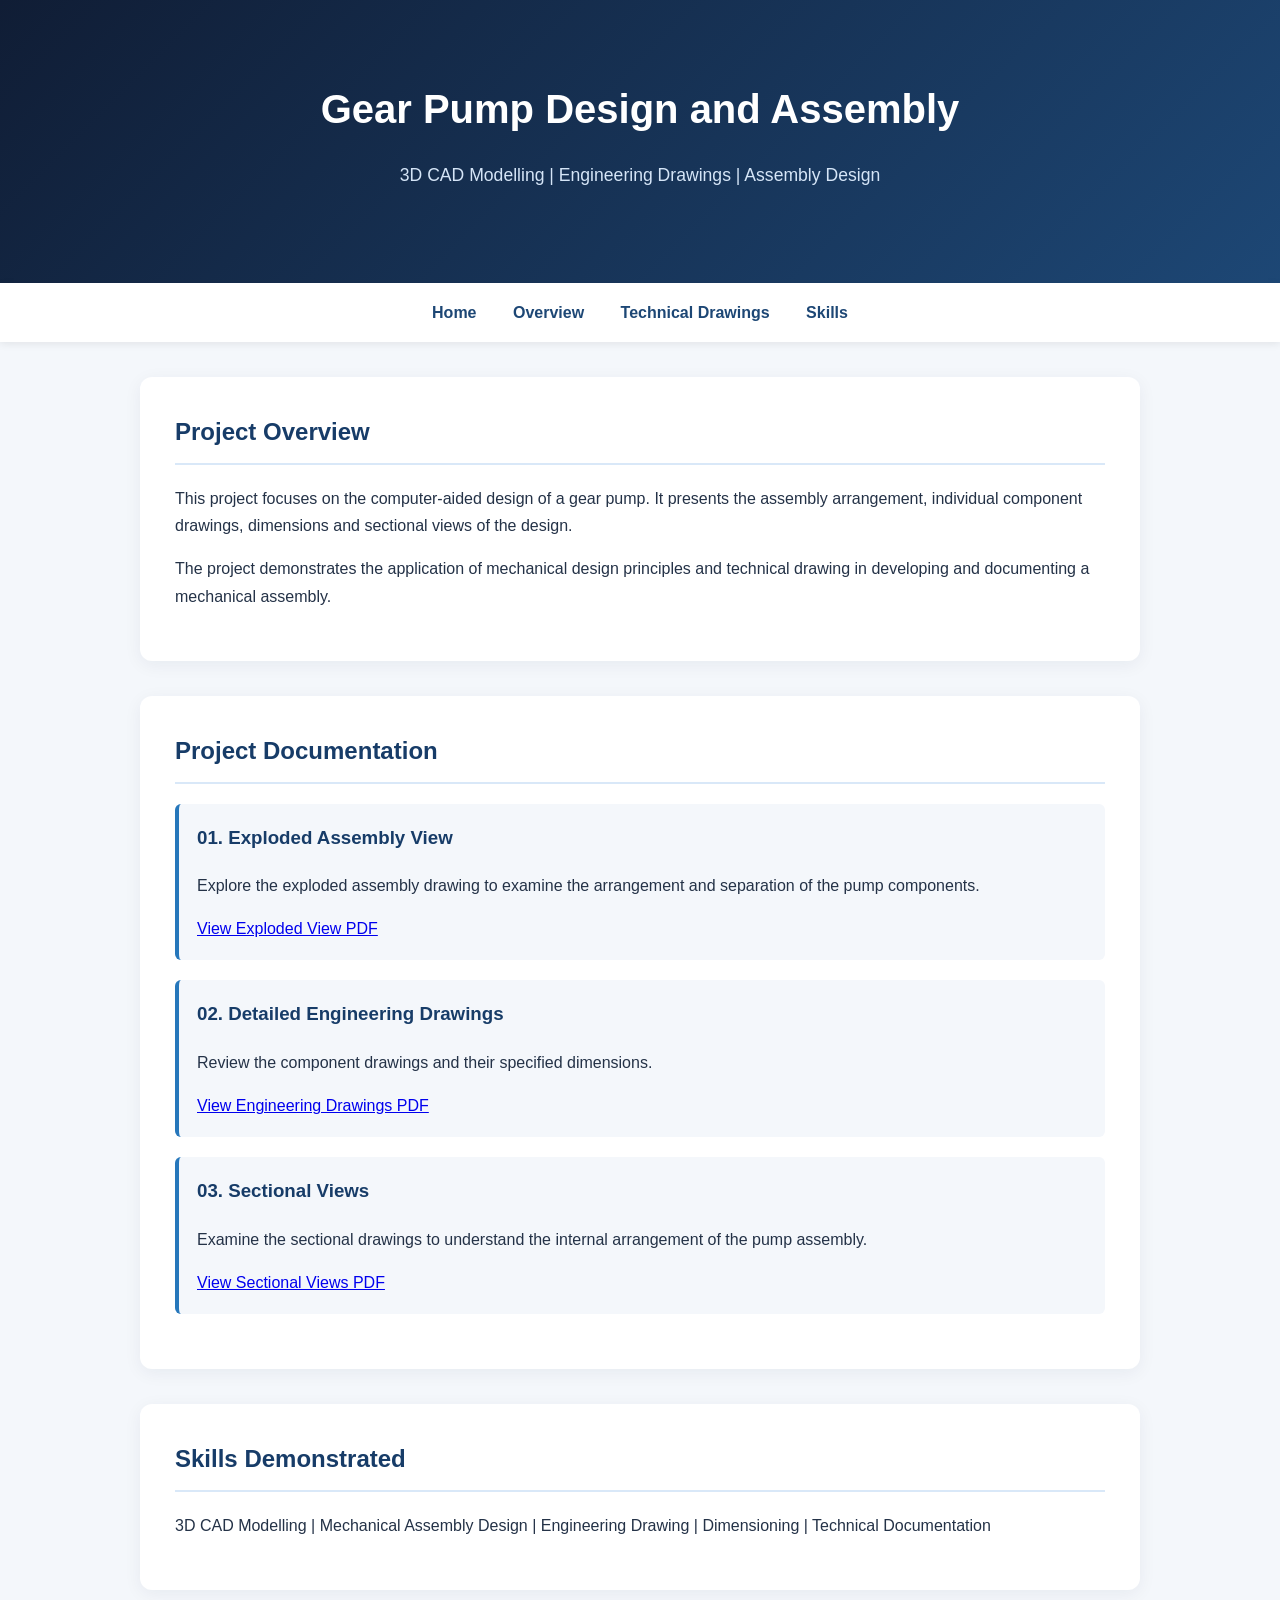
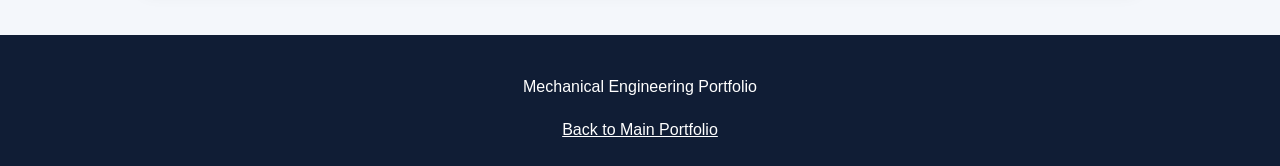
==== gear-pump.html @ 4e4c71b8 "Add gear-pump.html for mechanical engineering project" ====
<!DOCTYPE html>
<html lang="en">
<head>
    <meta charset="UTF-8">
    <meta name="viewport" content="width=device-width, initial-scale=1.0">
    <title>Gear Pump Design | Mechanical Engineering Portfolio</title>
    <link rel="stylesheet" href="style.css">
</head>
<body>

    <header>
        <h1>Gear Pump Design and Assembly</h1>
        <p>3D CAD Modelling | Engineering Drawings | Assembly Design</p>
    </header>

    <nav>
        <a href="index.html">Home</a>
        <a href="#overview">Overview</a>
        <a href="#drawings">Technical Drawings</a>
        <a href="#skills">Skills</a>
    </nav>

    <section id="overview">
        <h2>Project Overview</h2>
        <p>
            This project focuses on the computer-aided design of a gear pump.
            It presents the assembly arrangement, individual component drawings,
            dimensions and sectional views of the design.
        </p>
        <p>
            The project demonstrates the application of mechanical design
            principles and technical drawing in developing and documenting
            a mechanical assembly.
        </p>
    </section>

    <section id="drawings">
        <h2>Project Documentation</h2>

        <article>
            <h3>01. Exploded Assembly View</h3>
            <p>
                Explore the exploded assembly drawing to examine the
                arrangement and separation of the pump components.
            </p>
            <a href="documents/gear-pump-exploded-view.pdf" target="_blank">
                View Exploded View PDF
            </a>
        </article>

        <article>
            <h3>02. Detailed Engineering Drawings</h3>
            <p>
                Review the component drawings and their specified dimensions.
            </p>
            <a href="documents/gear-pump-engineering-drawings.pdf" target="_blank">
                View Engineering Drawings PDF
            </a>
        </article>

        <article>
            <h3>03. Sectional Views</h3>
            <p>
                Examine the sectional drawings to understand the internal
                arrangement of the pump assembly.
            </p>
            <a href="documents/gear-pump-sectional-views.pdf" target="_blank">
                View Sectional Views PDF
            </a>
        </article>
    </section>

    <section id="skills">
        <h2>Skills Demonstrated</h2>
        <p>
            3D CAD Modelling | Mechanical Assembly Design |
            Engineering Drawing | Dimensioning | Technical Documentation
        </p>
    </section>

    <footer>
        <p>Mechanical Engineering Portfolio</p>
        <a href="index.html" style="color: white;">Back to Main Portfolio</a>
    </footer>

</body>
</html>
---- style.css ----
/* General page styling */
* {
    box-sizing: border-box;
}

html {
    scroll-behavior: smooth;
}

body {
    margin: 0;
    font-family: Arial, Helvetica, sans-serif;
    line-height: 1.7;
    color: #243247;
    background-color: #f4f7fb;
}

/* Main introduction */
header {
    background: linear-gradient(135deg, #101d35, #1d4775);
    color: white;
    text-align: center;
    padding: 75px 20px;
}

header h1 {
    font-size: 2.5rem;
    margin: 0 0 10px;
}

header p {
    color: #d5e5f7;
    font-size: 1.1rem;
}

/* Navigation */
nav {
    background-color: #ffffff;
    padding: 16px;
    text-align: center;
    box-shadow: 0 2px 8px rgba(0, 0, 0, 0.08);
}

nav a {
    color: #1d4775;
    text-decoration: none;
    font-weight: bold;
    margin: 0 16px;
}

nav a:hover {
    color: #1684d6;
}

/* Content sections */
section {
    max-width: 1000px;
    margin: 35px auto;
    padding: 35px;
    background-color: #ffffff;
    border-radius: 12px;
    box-shadow: 0 4px 18px rgba(20, 40, 70, 0.06);
}

section h2 {
    color: #173c68;
    margin-top: 0;
    border-bottom: 2px solid #d9e8f8;
    padding-bottom: 10px;
}

/* Individual projects */
article {
    padding: 18px;
    margin: 20px 0;
    background-color: #f4f7fb;
    border-left: 4px solid #2677bb;
    border-radius: 6px;
}

article h3 {
    color: #173c68;
    margin-top: 0;
}

/* Bottom of the page */
footer {
    background-color: #101d35;
    color: #ffffff;
    text-align: center;
    padding: 22px;
    margin-top: 45px;
}

/* Smaller screens, including phones */
@media (max-width: 600px) {
    header {
        padding: 50px 16px;
    }

    header h1 {
        font-size: 1.8rem;
    }

    nav a {
        display: inline-block;
        margin: 5px 8px;
    }

    section {
        margin: 20px 12px;
        padding: 22px;
    }
}
/* Personal introduction */
.intro-container {
    display: flex;
    align-items: center;
    justify-content: space-between;
    gap: 35px;
}

.intro-text {
    flex: 1;
}

.intro-label {
    color: #2677bb;
    font-size: 0.85rem;
    font-weight: bold;
    letter-spacing: 2px;
}

.intro-text h2 {
    font-size: 2.2rem;
    border-bottom: none;
    padding-bottom: 0;
}

.intro-text h3 {
    color: #1d4775;
}

.profile-photo {
    flex: 0 0 230px;
}

.photo-placeholder {
    min-height: 260px;
    display: flex;
    align-items: center;
    justify-content: center;
    background-color: #e7eef7;
    border: 2px dashed #8ba9c9;
    border-radius: 14px;
    color: #1d4775;
    font-weight: bold;
}

.intro-button {
    display: inline-block;
    margin-top: 12px;
    padding: 12px 22px;
    background-color: #173c68;
    color: white;
    text-decoration: none;
    border-radius: 6px;
    font-weight: bold;
}

.intro-button:hover {
    background-color: #2677bb;
}

@media (max-width: 600px) {
    .intro-container {
        flex-direction: column-reverse;
        align-items: stretch;
    }

    .profile-photo {
        flex-basis: auto;
        width: 100%;
        max-width: 230px;
    }

    .intro-text h2 {
        font-size: 1.8rem;
    }
}
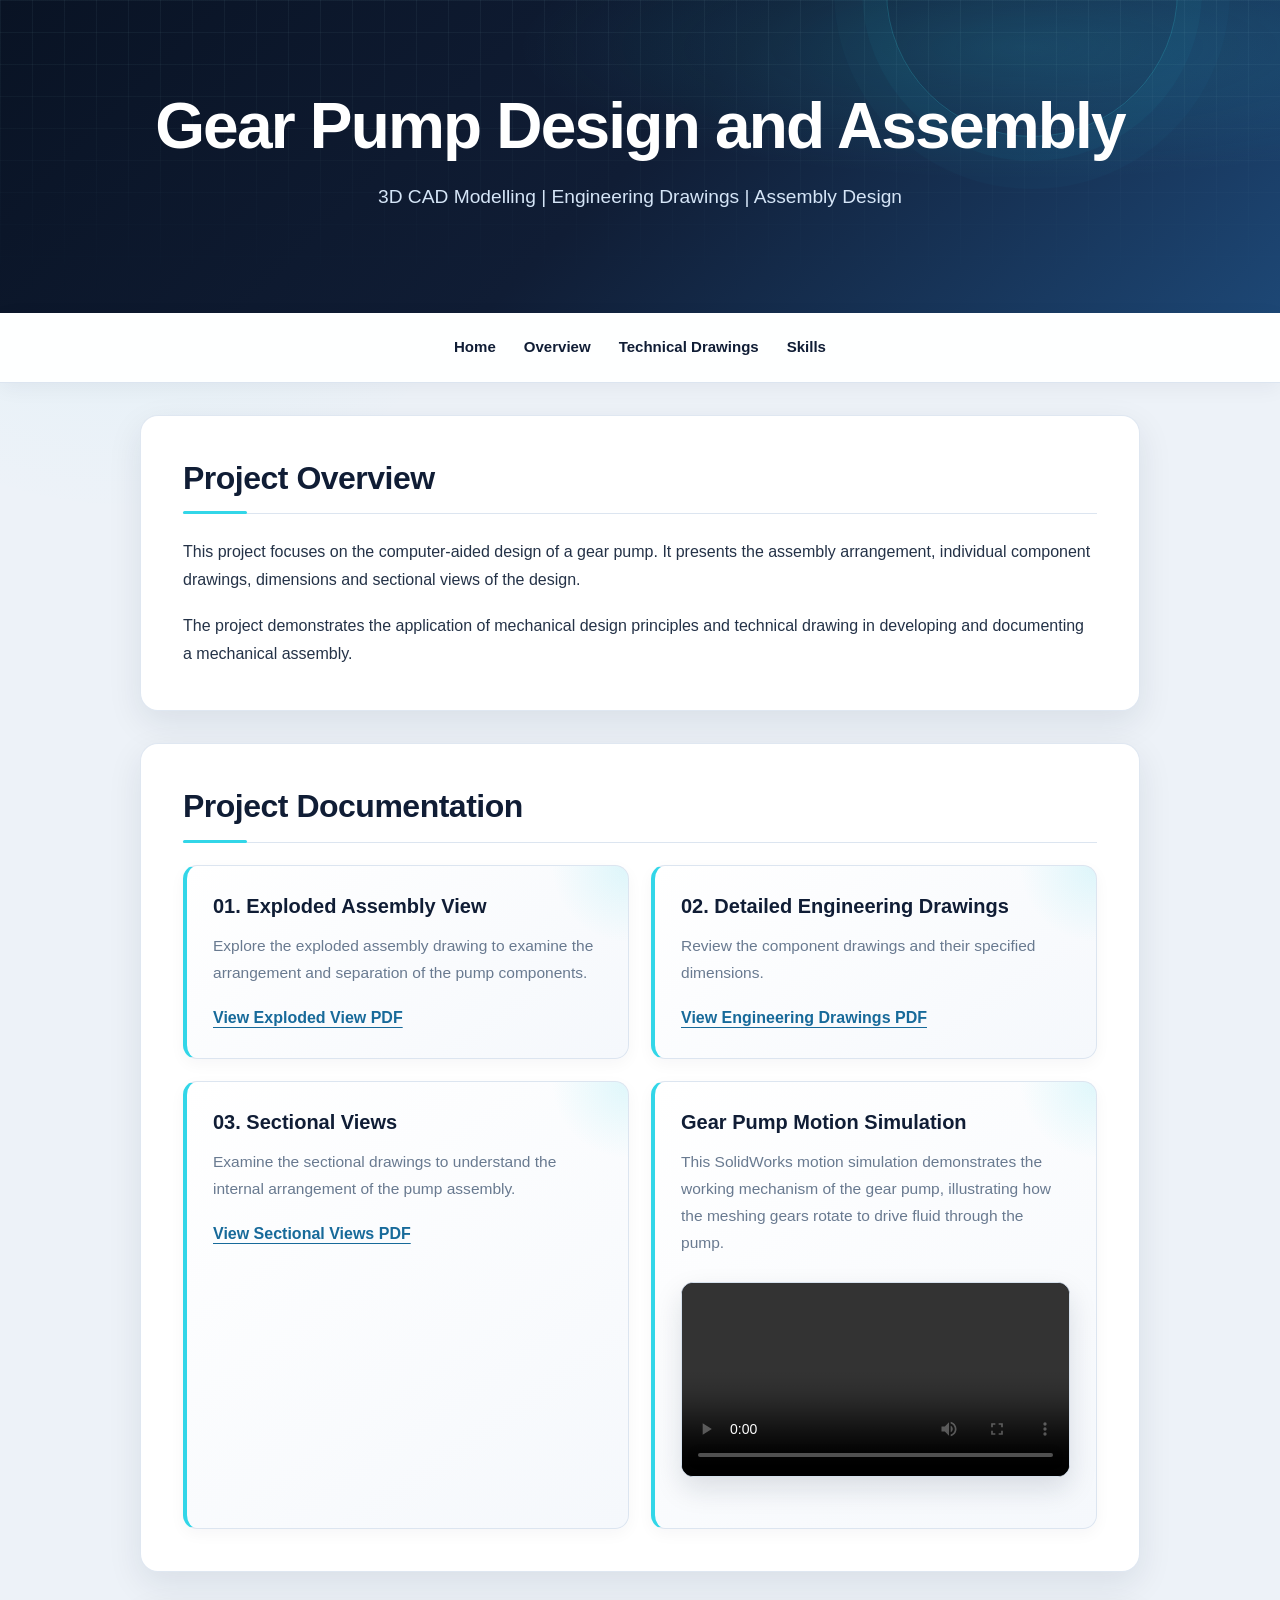
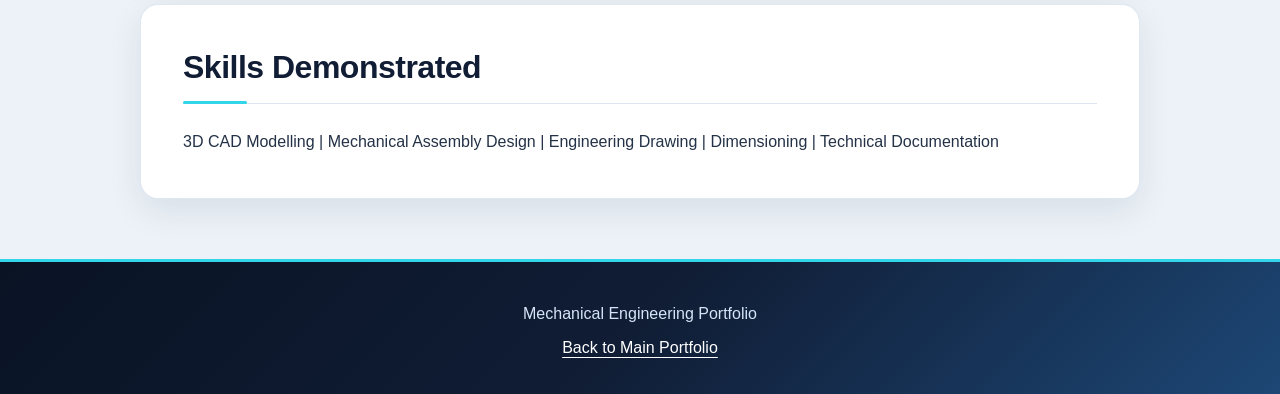
==== commit 9b965520: "Add gear pump motion simulation section Added a section for gear pump motion simulation with video." ====
--- a/gear-pump.html
+++ b/gear-pump.html
@@ -53,7 +53,7 @@
             <p>
                 Review the component drawings and their specified dimensions.
             </p>
-            <a href="documents/gear-pump-engineering-drawings.pdf" target="_blank">
+            <a href="documents/gear-pump-drawings.pdf" target="_blank">
                 View Engineering Drawings PDF
             </a>
         </article>
@@ -68,6 +68,26 @@
                 View Sectional Views PDF
             </a>
         </article>
+
+        <article>
+    <h3>Gear Pump Motion Simulation</h3>
+
+    <p>
+        This SolidWorks motion simulation demonstrates the
+        working mechanism of the gear pump, illustrating how
+        the meshing gears rotate to drive fluid through the pump.
+    </p>
+
+    <video controls preload="metadata"
+           style="width: 100%; max-width: 850px; display: block; margin: 25px auto; border-radius: 12px;">
+        <source src="documents/Gear-pump-motion.mp4"
+                type="video/mp4">
+        Your browser does not support embedded video.
+        <a href="documents/Gear-pump-motion.mp4">
+            Open the gear pump simulation video
+        </a>
+    </video>
+</article>
     </section>
 
     <section id="skills">
--- a/style.css
+++ b/style.css
@@ -1,178 +1,586 @@
-/* General page styling */
+/* =========================================
+   MECHANICAL ENGINEERING PORTFOLIO
+   Midnight Blueprint Design System
+   ========================================= */
+
+/* 1. DESIGN TOKENS */
+
+:root {
+    --navy: #101d35;
+    --navy-light: #162746;
+    --navy-deep: #091324;
+    --blue: #1d4775;
+    --cyan: #32d6e8;
+    --cyan-soft: #b5f5fa;
+    --amber: #ffb454;
+
+    --page: #edf2f8;
+    --surface: #ffffff;
+    --surface-soft: #f5f8fc;
+    --text: #243247;
+    --muted: #697a90;
+    --border: #dce5f0;
+
+    --radius: 18px;
+    --shadow: 0 12px 35px rgba(16, 29, 53, 0.09);
+    --shadow-hover: 0 20px 45px rgba(16, 29, 53, 0.16);
+    --transition: 250ms ease;
+}
+
+/* 2. RESET AND PAGE DEFAULTS */
+
 * {
     box-sizing: border-box;
 }
 
 html {
     scroll-behavior: smooth;
+    scroll-padding-top: 24px;
 }
 
 body {
     margin: 0;
-    font-family: Arial, Helvetica, sans-serif;
-    line-height: 1.7;
-    color: #243247;
-    background-color: #f4f7fb;
-}
-
-/* Main introduction */
+    font-family: "Segoe UI", Arial, Helvetica, sans-serif;
+    line-height: 1.75;
+    color: var(--text);
+    background:
+        radial-gradient(
+            circle at 10% 5%,
+            rgba(50, 214, 232, 0.08),
+            transparent 26rem
+        ),
+        var(--page);
+    -webkit-font-smoothing: antialiased;
+}
+
+img,
+video {
+    max-width: 100%;
+}
+
+img {
+    display: block;
+}
+
+a {
+    color: #176a9a;
+    text-underline-offset: 4px;
+    transition:
+        color var(--transition),
+        background-color var(--transition);
+}
+
+a:hover {
+    color: #079eb4;
+}
+
+::selection {
+    color: var(--navy-deep);
+    background: var(--cyan);
+}
+
+/* 3. HERO / PAGE HEADER */
+
 header {
-    background: linear-gradient(135deg, #101d35, #1d4775);
-    color: white;
+    position: relative;
+    isolation: isolate;
+    overflow: hidden;
+    padding: 90px 24px 100px;
+    color: #ffffff;
     text-align: center;
-    padding: 75px 20px;
+    background:
+        radial-gradient(
+            ellipse at 80% 15%,
+            rgba(50, 214, 232, 0.16),
+            transparent 35%
+        ),
+        linear-gradient(
+            135deg,
+            var(--navy-deep),
+            var(--navy) 50%,
+            var(--blue)
+        );
+}
+
+/* Blueprint grid */
+
+header::before {
+    content: "";
+    position: absolute;
+    inset: 0;
+    z-index: -1;
+    pointer-events: none;
+    background-image:
+        linear-gradient(
+            rgba(181, 245, 250, 0.055) 1px,
+            transparent 1px
+        ),
+        linear-gradient(
+            90deg,
+            rgba(181, 245, 250, 0.055) 1px,
+            transparent 1px
+        );
+    background-size: 32px 32px;
+    mask-image: linear-gradient(
+        to bottom,
+        black,
+        transparent 95%
+    );
+}
+
+/* Subtle technical rings */
+
+header::after {
+    content: "";
+    position: absolute;
+    z-index: -1;
+    width: 290px;
+    height: 290px;
+    top: -155px;
+    right: 8%;
+    border: 1px solid rgba(50, 214, 232, 0.22);
+    border-radius: 50%;
+    box-shadow:
+        0 0 0 24px rgba(50, 214, 232, 0.035),
+        0 0 0 52px rgba(50, 214, 232, 0.025);
+    pointer-events: none;
 }
 
 header h1 {
-    font-size: 2.5rem;
-    margin: 0 0 10px;
+    max-width: 1000px;
+    margin: 0 auto 12px;
+    font-size: clamp(2.2rem, 5vw, 4.2rem);
+    line-height: 1.15;
+    letter-spacing: -1.8px;
+    font-weight: 800;
+    animation: rise-in 800ms ease both;
 }
 
 header p {
+    max-width: 720px;
+    margin: 16px auto 0;
     color: #d5e5f7;
-    font-size: 1.1rem;
-}
-
-/* Navigation */
+    font-size: clamp(1rem, 2vw, 1.2rem);
+    animation: rise-in 900ms ease both;
+}
+
+/* 4. NAVIGATION */
+
 nav {
-    background-color: #ffffff;
-    padding: 16px;
-    text-align: center;
-    box-shadow: 0 2px 8px rgba(0, 0, 0, 0.08);
+    position: relative;
+    z-index: 5;
+    display: flex;
+    flex-wrap: wrap;
+    align-items: center;
+    justify-content: center;
+    gap: 10px 28px;
+    padding: 16px 24px;
+    background: rgba(255, 255, 255, 0.94);
+    border-bottom: 1px solid var(--border);
+    box-shadow: 0 5px 20px rgba(16, 29, 53, 0.05);
 }
 
 nav a {
-    color: #1d4775;
+    position: relative;
+    padding: 5px 0;
+    color: var(--navy);
+    font-size: 0.94rem;
+    font-weight: 700;
     text-decoration: none;
-    font-weight: bold;
-    margin: 0 16px;
+}
+
+nav a::after {
+    content: "";
+    position: absolute;
+    left: 0;
+    bottom: -3px;
+    width: 100%;
+    height: 2px;
+    background: var(--cyan);
+    transform: scaleX(0);
+    transform-origin: left;
+    transition: transform var(--transition);
+}
+
+nav a:hover::after,
+nav a:focus-visible::after {
+    transform: scaleX(1);
 }
 
 nav a:hover {
-    color: #1684d6;
-}
-
-/* Content sections */
+    color: #087d98;
+}
+
+/* 5. MAIN CONTENT AND SECTIONS */
+
+main {
+    width: min(1160px, calc(100% - 36px));
+    margin: 42px auto 65px;
+}
+
 section {
     max-width: 1000px;
-    margin: 35px auto;
-    padding: 35px;
-    background-color: #ffffff;
-    border-radius: 12px;
-    box-shadow: 0 4px 18px rgba(20, 40, 70, 0.06);
+    margin: 32px auto;
+    padding: clamp(24px, 4vw, 42px);
+    background: var(--surface);
+    border: 1px solid rgba(220, 229, 240, 0.9);
+    border-radius: var(--radius);
+    box-shadow: var(--shadow);
+    animation: rise-in 650ms ease both;
 }
 
 section h2 {
-    color: #173c68;
-    margin-top: 0;
-    border-bottom: 2px solid #d9e8f8;
-    padding-bottom: 10px;
-}
-
-/* Individual projects */
+    position: relative;
+    margin: 0 0 24px;
+    padding: 0 0 14px;
+    color: var(--navy);
+    font-size: clamp(1.45rem, 3vw, 2rem);
+    line-height: 1.3;
+    letter-spacing: -0.5px;
+    border-bottom: 1px solid var(--border);
+}
+
+section h2::after {
+    content: "";
+    position: absolute;
+    bottom: -1px;
+    left: 0;
+    width: 64px;
+    height: 3px;
+    border-radius: 5px;
+    background: var(--cyan);
+}
+
+section p {
+    margin: 12px 0 18px;
+}
+
+section p:last-child {
+    margin-bottom: 0;
+}
+
+section ul {
+    padding-left: 22px;
+}
+
+section li {
+    margin: 8px 0;
+    padding-left: 4px;
+}
+
+section li::marker {
+    color: #089eb3;
+}
+
+/* 6. PROJECT GALLERY AND PROJECT CARDS */
+
+/* Automatically creates a grid when articles are
+   direct children of a section. */
+
+section:has(> article) {
+    display: grid;
+    grid-template-columns: repeat(2, minmax(0, 1fr));
+    gap: 22px;
+}
+
+section:has(> article) > h2 {
+    grid-column: 1 / -1;
+    margin-bottom: 0;
+}
+
 article {
-    padding: 18px;
-    margin: 20px 0;
-    background-color: #f4f7fb;
-    border-left: 4px solid #2677bb;
-    border-radius: 6px;
+    position: relative;
+    overflow: hidden;
+    min-width: 0;
+    padding: 26px;
+    margin: 0;
+    background: linear-gradient(
+        145deg,
+        #ffffff,
+        var(--surface-soft)
+    );
+    border: 1px solid var(--border);
+    border-left: 4px solid var(--cyan);
+    border-radius: 14px;
+    box-shadow: 0 5px 16px rgba(16, 29, 53, 0.04);
+    transition:
+        transform var(--transition),
+        box-shadow var(--transition),
+        border-color var(--transition);
+}
+
+article::after {
+    content: "";
+    position: absolute;
+    top: 0;
+    right: 0;
+    width: 75px;
+    height: 75px;
+    pointer-events: none;
+    background: radial-gradient(
+        circle at top right,
+        rgba(50, 214, 232, 0.14),
+        transparent 72%
+    );
+}
+
+article:hover {
+    transform: translateY(-6px);
+    border-color: #a7eaf0;
+    border-left-color: #079eb4;
+    box-shadow: var(--shadow-hover);
 }
 
 article h3 {
-    color: #173c68;
-    margin-top: 0;
-}
-
-/* Bottom of the page */
-footer {
-    background-color: #101d35;
-    color: #ffffff;
-    text-align: center;
-    padding: 22px;
-    margin-top: 45px;
-}
-
-/* Smaller screens, including phones */
-@media (max-width: 600px) {
-    header {
-        padding: 50px 16px;
-    }
-
-    header h1 {
-        font-size: 1.8rem;
-    }
-
-    nav a {
-        display: inline-block;
-        margin: 5px 8px;
-    }
-
-    section {
-        margin: 20px 12px;
-        padding: 22px;
-    }
-}
-/* Personal introduction */
+    position: relative;
+    z-index: 1;
+    margin: 0 0 12px;
+    color: var(--navy);
+    font-size: 1.25rem;
+    line-height: 1.4;
+}
+
+article p {
+    color: var(--muted);
+    font-size: 0.97rem;
+}
+
+/* 7. BUTTONS */
+
+.intro-button {
+    position: relative;
+    display: inline-flex;
+    align-items: center;
+    justify-content: center;
+    gap: 8px;
+    margin-top: 12px;
+    padding: 12px 22px;
+    color: var(--navy);
+    background: var(--cyan);
+    border: 1px solid var(--cyan);
+    border-radius: 9px;
+    font-size: 0.94rem;
+    font-weight: 800;
+    text-decoration: none;
+    box-shadow: 0 5px 14px rgba(50, 214, 232, 0.16);
+    transition:
+        transform var(--transition),
+        background-color var(--transition),
+        box-shadow var(--transition);
+}
+
+.intro-button:hover {
+    color: var(--navy-deep);
+    background: #6ce7f1;
+    box-shadow: 0 8px 22px rgba(50, 214, 232, 0.25);
+    transform: translateY(-2px);
+}
+
+.intro-button:focus-visible,
+a:focus-visible {
+    outline: 3px solid var(--amber);
+    outline-offset: 4px;
+}
+
+/* 8. PROJECT DRAWINGS AND DOCUMENT LINKS */
+
+section a:not(.intro-button) {
+    font-weight: 700;
+}
+
+section a:not(.intro-button):hover {
+    color: #079eb4;
+}
+
+/* 9. VIDEO PRESENTATION */
+
+video {
+    display: block;
+    width: 100%;
+    height: auto;
+    margin: 22px 0;
+    background: var(--navy-deep);
+    border: 1px solid #d6e1ed;
+    border-radius: 13px;
+    box-shadow: 0 12px 28px rgba(16, 29, 53, 0.13);
+}
+
+/* 10. PERSONAL INTRODUCTION */
+
 .intro-container {
     display: flex;
     align-items: center;
     justify-content: space-between;
-    gap: 35px;
+    gap: 42px;
 }
 
 .intro-text {
     flex: 1;
+    min-width: 0;
 }
 
 .intro-label {
-    color: #2677bb;
-    font-size: 0.85rem;
-    font-weight: bold;
-    letter-spacing: 2px;
+    display: inline-block;
+    margin-bottom: 8px;
+    color: #087d98;
+    font-size: 0.82rem;
+    font-weight: 800;
+    letter-spacing: 2.5px;
+    text-transform: uppercase;
 }
 
 .intro-text h2 {
-    font-size: 2.2rem;
+    margin-top: 0;
+    padding-bottom: 0;
     border-bottom: none;
-    padding-bottom: 0;
+    font-size: clamp(1.8rem, 4vw, 2.7rem);
+}
+
+.intro-text h2::after {
+    display: none;
 }
 
 .intro-text h3 {
-    color: #1d4775;
+    color: var(--blue);
 }
 
 .profile-photo {
     flex: 0 0 230px;
 }
 
+.profile-photo img {
+    width: 100%;
+    height: 280px;
+    object-fit: cover;
+    border: 3px solid #ffffff;
+    border-radius: 18px;
+    box-shadow: var(--shadow);
+}
+
 .photo-placeholder {
-    min-height: 260px;
     display: flex;
     align-items: center;
     justify-content: center;
-    background-color: #e7eef7;
+    min-height: 260px;
+    padding: 20px;
+    color: var(--blue);
+    background:
+        linear-gradient(
+            135deg,
+            rgba(50, 214, 232, 0.12),
+            transparent
+        ),
+        #e7eef7;
     border: 2px dashed #8ba9c9;
-    border-radius: 14px;
-    color: #1d4775;
-    font-weight: bold;
-}
-
-.intro-button {
-    display: inline-block;
-    margin-top: 12px;
-    padding: 12px 22px;
-    background-color: #173c68;
-    color: white;
-    text-decoration: none;
-    border-radius: 6px;
-    font-weight: bold;
-}
-
-.intro-button:hover {
-    background-color: #2677bb;
-}
+    border-radius: 18px;
+    font-weight: 700;
+    text-align: center;
+}
+
+/* 11. FOOTER */
+
+footer {
+    position: relative;
+    overflow: hidden;
+    margin-top: 60px;
+    padding: 32px 20px;
+    color: #d5e5f7;
+    text-align: center;
+    background:
+        linear-gradient(
+            135deg,
+            var(--navy-deep),
+            var(--navy),
+            var(--blue)
+        );
+    border-top: 3px solid var(--cyan);
+}
+
+footer p {
+    margin: 6px 0;
+}
+
+footer a {
+    color: var(--cyan-soft);
+}
+
+footer a:hover {
+    color: #ffffff;
+}
+
+/* 12. ANIMATIONS */
+
+@keyframes rise-in {
+    from {
+        opacity: 0;
+        transform: translateY(16px);
+    }
+
+    to {
+        opacity: 1;
+        transform: translateY(0);
+    }
+}
+
+/* 13. TABLETS */
+
+@media (max-width: 800px) {
+    header {
+        padding: 70px 20px 78px;
+    }
+
+    section:has(> article) {
+        grid-template-columns: 1fr;
+    }
+
+    .intro-container {
+        gap: 28px;
+    }
+
+    .profile-photo {
+        flex-basis: 200px;
+    }
+}
+
+/* 14. MOBILE PHONES */
 
 @media (max-width: 600px) {
+    header {
+        padding: 52px 18px 60px;
+    }
+
+    header h1 {
+        letter-spacing: -0.8px;
+    }
+
+    nav {
+        gap: 8px 18px;
+        padding: 14px 12px;
+    }
+
+    nav a {
+        font-size: 0.88rem;
+    }
+
+    main {
+        width: calc(100% - 24px);
+        margin: 24px auto 40px;
+    }
+
+    section {
+        margin: 20px auto;
+        padding: 23px 19px;
+        border-radius: 14px;
+    }
+
+    section:has(> article) {
+        gap: 16px;
+    }
+
+    article {
+        padding: 22px 19px;
+    }
+
     .intro-container {
         flex-direction: column-reverse;
         align-items: stretch;
@@ -184,8 +592,79 @@
         max-width: 230px;
     }
 
+    .profile-photo img {
+        height: 260px;
+    }
+
     .intro-text h2 {
-        font-size: 1.8rem;
-    }
-}
-
+        font-size: 1.85rem;
+    }
+
+    .intro-button {
+        max-width: 100%;
+    }
+
+    footer {
+        margin-top: 40px;
+    }
+}
+
+/* 15. ACCESSIBILITY: REDUCED MOTION */
+
+@media (prefers-reduced-motion: reduce) {
+    *,
+    *::before,
+    *::after {
+        scroll-behavior: auto !important;
+        animation-duration: 0.01ms !important;
+        animation-iteration-count: 1 !important;
+        transition-duration: 0.01ms !important;
+    }
+
+    article:hover,
+    .intro-button:hover {
+        transform: none;
+    }
+}
+/* Explore More: clickable portfolio cards */
+.explore-grid {
+    display: grid;
+    grid-template-columns: repeat(2, minmax(0, 1fr));
+    gap: 22px;
+    margin-top: 28px;
+}
+
+.explore-card {
+    margin: 0;
+    padding: 26px;
+    background: linear-gradient(145deg, #f4f8fc, #ffffff);
+    border: 1px solid #dce8f3;
+    border-left: 4px solid #32d6e8;
+    border-radius: 14px;
+    box-shadow: 0 8px 22px rgba(16, 29, 53, 0.07);
+    transition:
+        transform 0.3s ease,
+        box-shadow 0.3s ease,
+        border-color 0.3s ease;
+}
+
+.explore-card:hover {
+    transform: translateY(-7px);
+    box-shadow: 0 16px 32px rgba(16, 29, 53, 0.14);
+    border-left-color: #ffb454;
+}
+
+.explore-card h3 {
+    color: #173c68;
+    margin-top: 0;
+}
+
+.explore-card p {
+    color: #52647a;
+}
+
+@media (max-width: 600px) {
+    .explore-grid {
+        grid-template-columns: 1fr;
+    }
+}
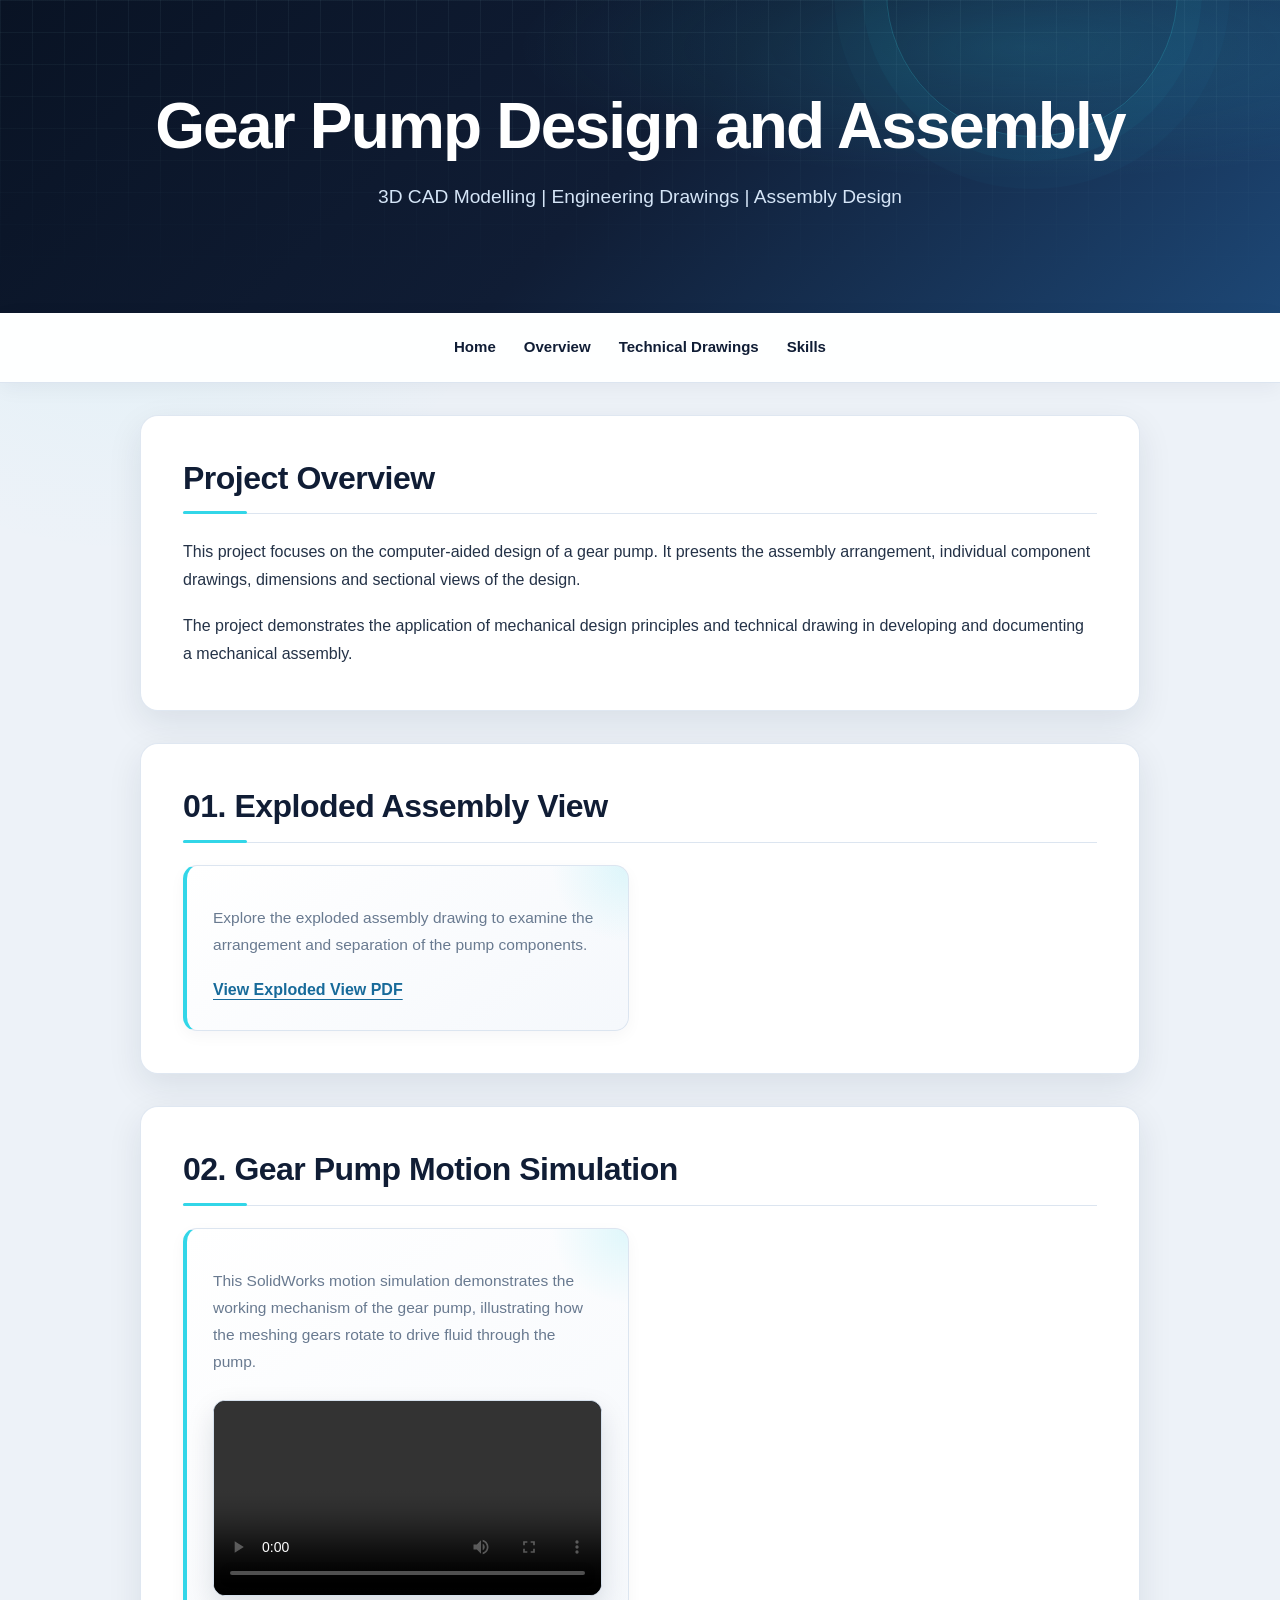
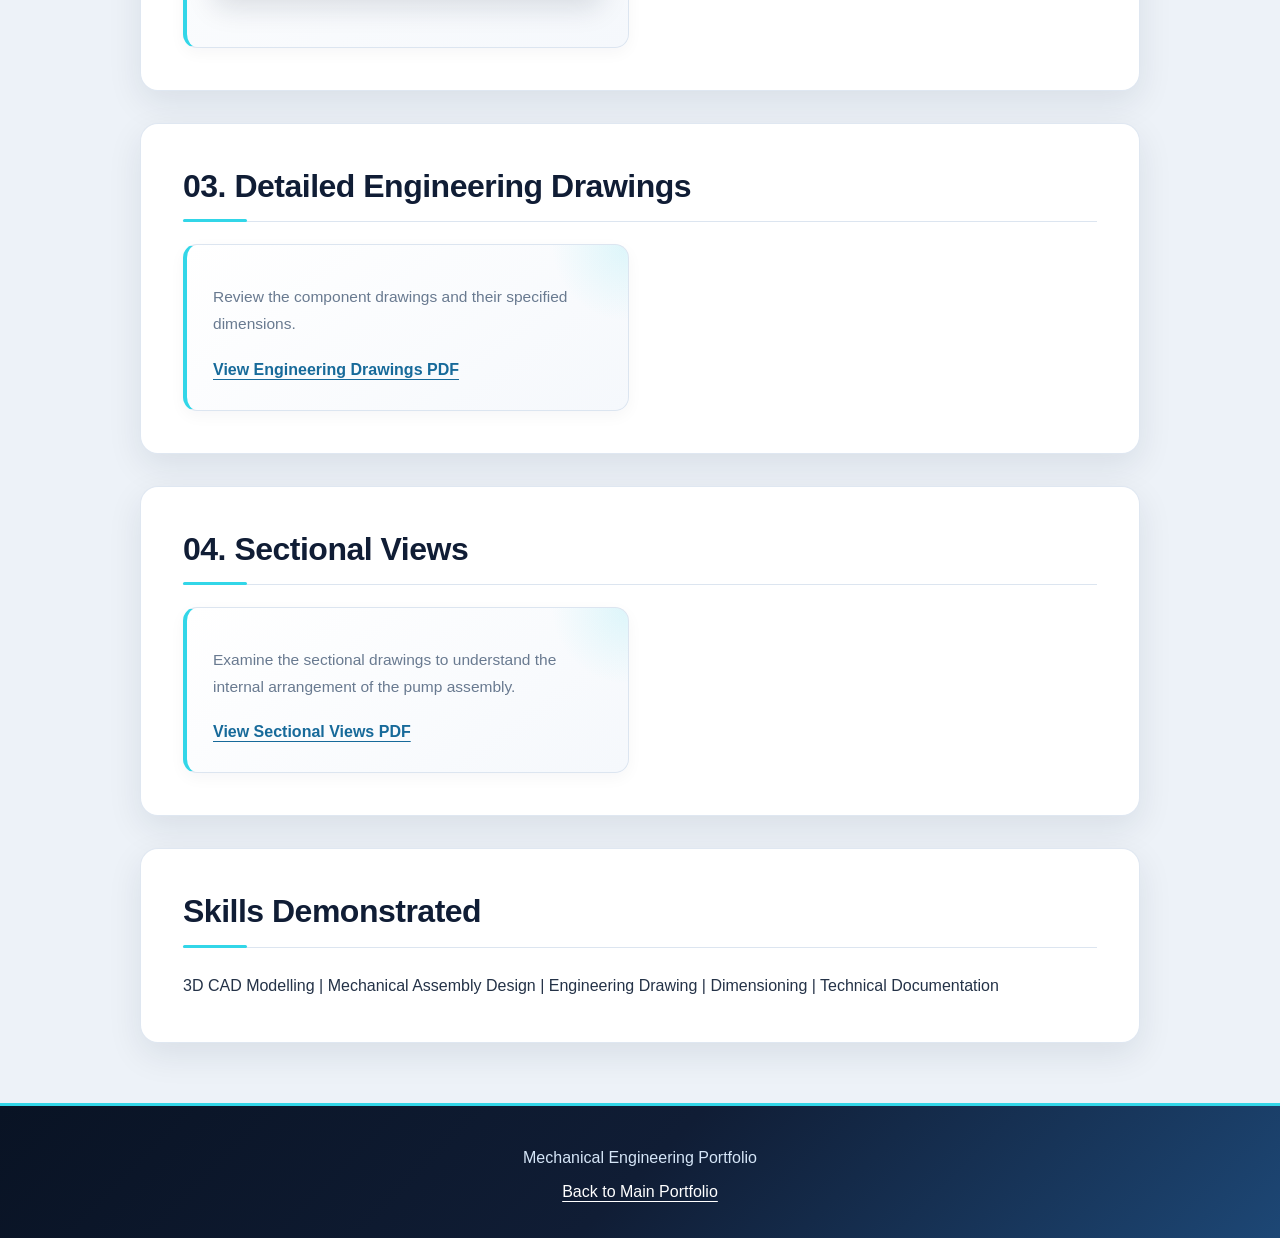
==== commit 92ef0a86: "Update gear-pump.html" ====
--- a/gear-pump.html
+++ b/gear-pump.html
@@ -34,61 +34,67 @@
         </p>
     </section>
 
-    <section id="drawings">
-        <h2>Project Documentation</h2>
+    <section id="exploded-view">
+    <h2>01. Exploded Assembly View</h2>
 
-        <article>
-            <h3>01. Exploded Assembly View</h3>
-            <p>
-                Explore the exploded assembly drawing to examine the
-                arrangement and separation of the pump components.
-            </p>
-            <a href="documents/gear-pump-exploded-view.pdf" target="_blank">
-                View Exploded View PDF
+    <article>
+        <p>
+            Explore the exploded assembly drawing to examine the
+            arrangement and separation of the pump components.
+        </p>
+        <a href="documents/gear-pump-exploded-view.pdf" target="_blank">
+            View Exploded View PDF
+        </a>
+    </article>
+</section>
+
+<section id="motion-simulation">
+    <h2>02. Gear Pump Motion Simulation</h2>
+
+    <article>
+        <p>
+            This SolidWorks motion simulation demonstrates the
+            working mechanism of the gear pump, illustrating how
+            the meshing gears rotate to drive fluid through the pump.
+        </p>
+
+        <video controls preload="metadata"
+               style="width: 100%; max-width: 950px; display: block; margin: 25px auto; border-radius: 12px;">
+            <source src="documents/Gear-pump-motion.mp4" type="video/mp4">
+            Your browser does not support embedded video.
+            <a href="documents/Gear-pump-motion.mp4">
+                Open the gear pump simulation video
             </a>
-        </article>
+        </video>
+    </article>
+</section>
 
-        <article>
-            <h3>02. Detailed Engineering Drawings</h3>
-            <p>
-                Review the component drawings and their specified dimensions.
-            </p>
-            <a href="documents/gear-pump-drawings.pdf" target="_blank">
-                View Engineering Drawings PDF
-            </a>
-        </article>
+<section id="engineering-drawings">
+    <h2>03. Detailed Engineering Drawings</h2>
 
-        <article>
-            <h3>03. Sectional Views</h3>
-            <p>
-                Examine the sectional drawings to understand the internal
-                arrangement of the pump assembly.
-            </p>
-            <a href="documents/gear-pump-sectional-views.pdf" target="_blank">
-                View Sectional Views PDF
-            </a>
-        </article>
+    <article>
+        <p>
+            Review the component drawings and their specified dimensions.
+        </p>
+        <a href="documents/gear-pump-drawings.pdf" target="_blank">
+            View Engineering Drawings PDF
+        </a>
+    </article>
+</section>
 
-        <article>
-    <h3>Gear Pump Motion Simulation</h3>
+<section id="sectional-views">
+    <h2>04. Sectional Views</h2>
 
-    <p>
-        This SolidWorks motion simulation demonstrates the
-        working mechanism of the gear pump, illustrating how
-        the meshing gears rotate to drive fluid through the pump.
-    </p>
-
-    <video controls preload="metadata"
-           style="width: 100%; max-width: 850px; display: block; margin: 25px auto; border-radius: 12px;">
-        <source src="documents/Gear-pump-motion.mp4"
-                type="video/mp4">
-        Your browser does not support embedded video.
-        <a href="documents/Gear-pump-motion.mp4">
-            Open the gear pump simulation video
+    <article>
+        <p>
+            Examine the sectional drawings to understand the internal
+            arrangement of the pump assembly.
+        </p>
+        <a href="documents/gear-pump-sectional-views.pdf" target="_blank">
+            View Sectional Views PDF
         </a>
-    </video>
-</article>
-    </section>
+    </article>
+</section>
 
     <section id="skills">
         <h2>Skills Demonstrated</h2>
